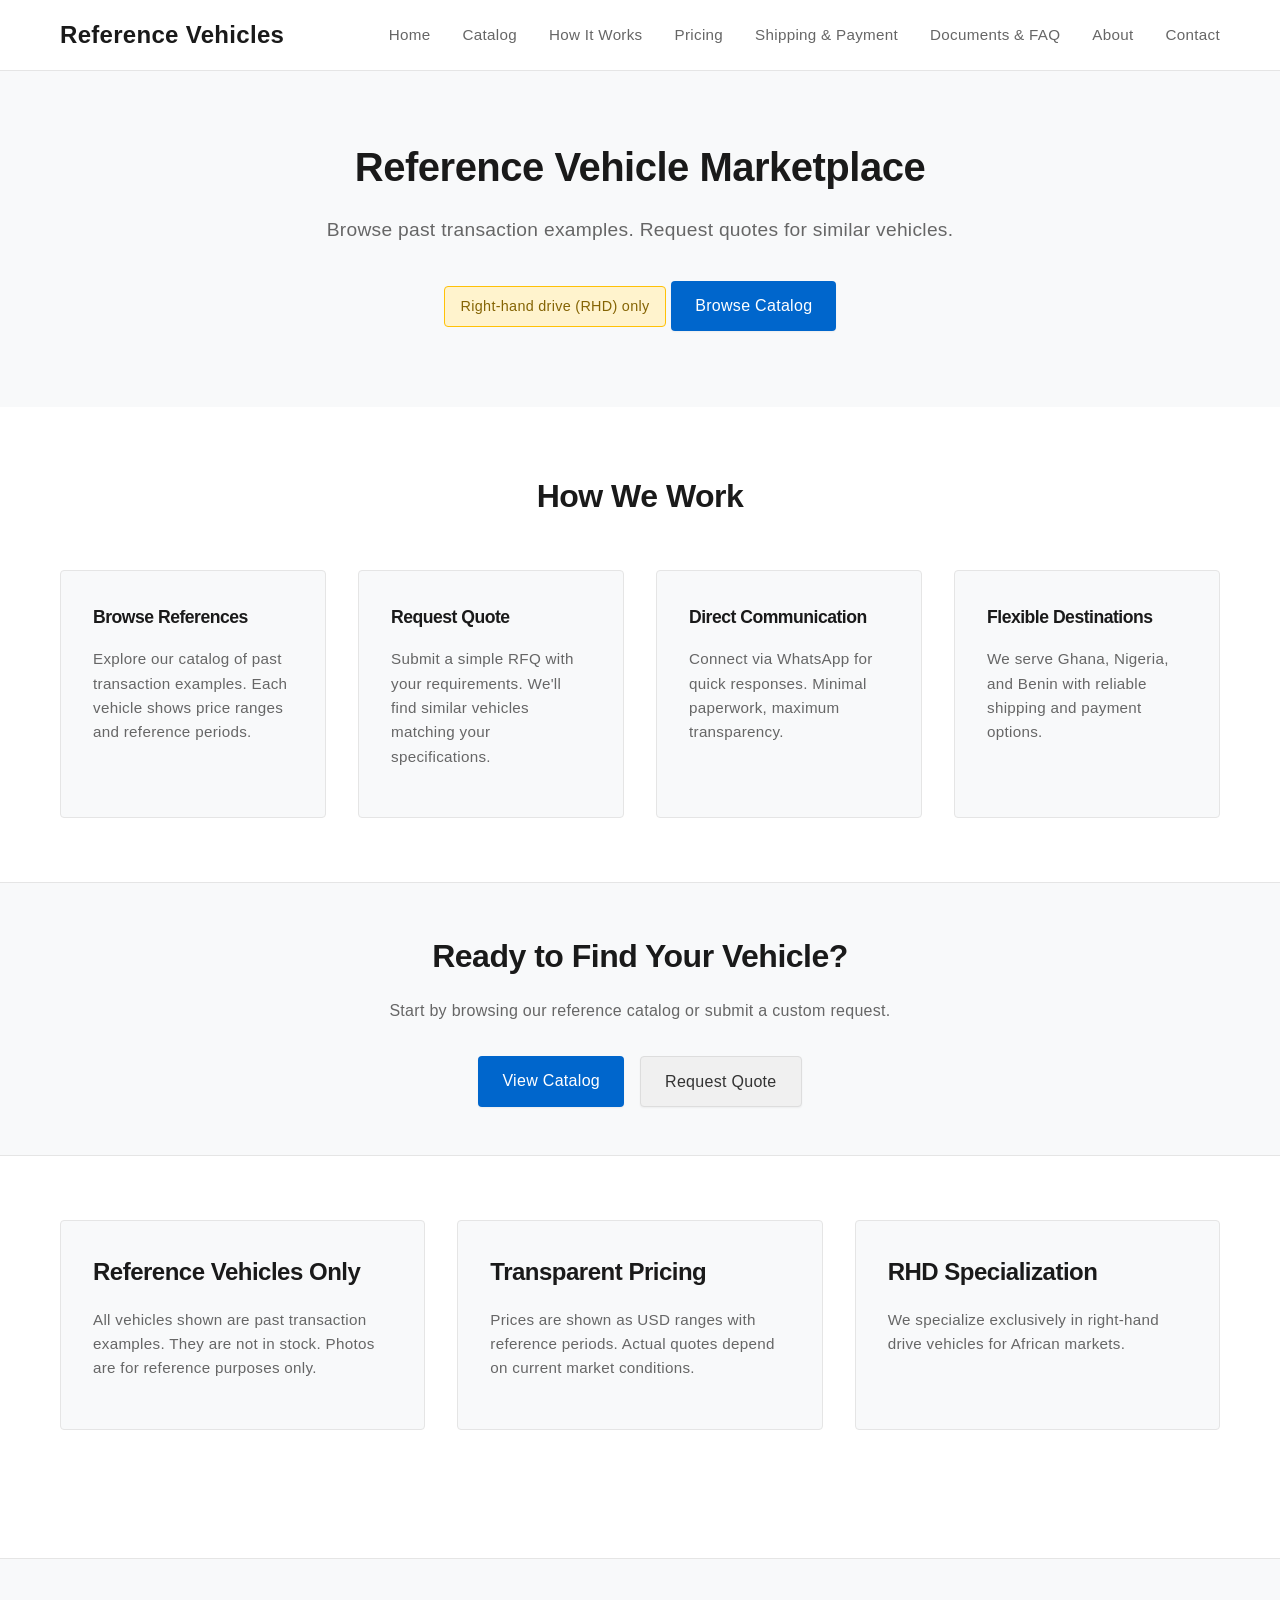
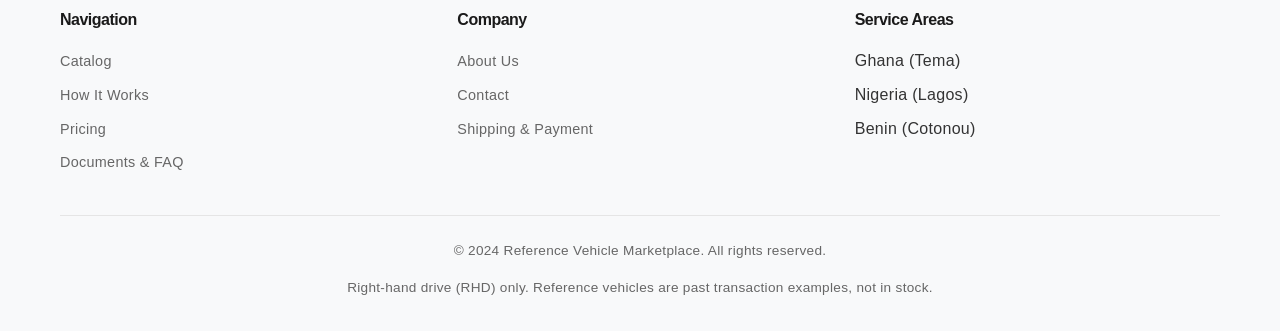
==== index.html @ 440b5043 "Initial commit" ====
<!DOCTYPE html>
<html lang="en">
<head>
  <meta charset="UTF-8">
  <meta name="viewport" content="width=device-width, initial-scale=1.0">
  <meta name="description" content="Reference vehicle marketplace. Browse past transaction examples and request quotes for similar vehicles.">
  <title>Reference Vehicle Marketplace</title>
  <link rel="stylesheet" href="css/style.css">
  <link rel="stylesheet" href="css/blocksy-inspired.css">
  <link rel="stylesheet" href="css/responsive.css">
</head>
<body>
  <header class="site-header">
    <nav class="navbar">
      <div class="container">
        <div class="navbar-brand">
          <a href="index.html" class="logo">Reference Vehicles</a>
        </div>
        <ul class="navbar-menu">
          <li><a href="index.html">Home</a></li>
          <li><a href="catalog.html">Catalog</a></li>
          <li><a href="how-it-works.html">How It Works</a></li>
          <li><a href="pricing.html">Pricing</a></li>
          <li><a href="shipping-payment.html">Shipping & Payment</a></li>
          <li><a href="documents-faq.html">Documents & FAQ</a></li>
          <li><a href="about.html">About</a></li>
          <li><a href="contact.html">Contact</a></li>
        </ul>
      </div>
    </nav>
  </header>

  <main>
    <section class="hero">
      <div class="container">
        <div class="hero-content">
          <h1>Reference Vehicle Marketplace</h1>
          <p class="hero-subtitle">Browse past transaction examples. Request quotes for similar vehicles.</p>
          <p class="disclaimer-badge">Right-hand drive (RHD) only</p>
          <a href="catalog.html" class="btn btn-primary">Browse Catalog</a>
        </div>
      </div>
    </section>

    <section class="features">
      <div class="container">
        <h2>How We Work</h2>
        <div class="features-grid">
          <div class="feature-card">
            <h3>Browse References</h3>
            <p>Explore our catalog of past transaction examples. Each vehicle shows price ranges and reference periods.</p>
          </div>
          <div class="feature-card">
            <h3>Request Quote</h3>
            <p>Submit a simple RFQ with your requirements. We'll find similar vehicles matching your specifications.</p>
          </div>
          <div class="feature-card">
            <h3>Direct Communication</h3>
            <p>Connect via WhatsApp for quick responses. Minimal paperwork, maximum transparency.</p>
          </div>
          <div class="feature-card">
            <h3>Flexible Destinations</h3>
            <p>We serve Ghana, Nigeria, and Benin with reliable shipping and payment options.</p>
          </div>
        </div>
      </div>
    </section>

    <section class="cta-section">
      <div class="container">
        <h2>Ready to Find Your Vehicle?</h2>
        <p>Start by browsing our reference catalog or submit a custom request.</p>
        <div class="cta-buttons">
          <a href="catalog.html" class="btn btn-primary">View Catalog</a>
          <a href="rfq.html" class="btn btn-secondary">Request Quote</a>
        </div>
      </div>
    </section>

    <section class="info-section">
      <div class="container">
        <div class="info-grid">
          <div class="info-box">
            <h3>Reference Vehicles Only</h3>
            <p>All vehicles shown are past transaction examples. They are not in stock. Photos are for reference purposes only.</p>
          </div>
          <div class="info-box">
            <h3>Transparent Pricing</h3>
            <p>Prices are shown as USD ranges with reference periods. Actual quotes depend on current market conditions.</p>
          </div>
          <div class="info-box">
            <h3>RHD Specialization</h3>
            <p>We specialize exclusively in right-hand drive vehicles for African markets.</p>
          </div>
        </div>
      </div>
    </section>
  </main>

  <footer class="site-footer">
    <div class="container">
      <div class="footer-content">
        <div class="footer-section">
          <h4>Navigation</h4>
          <ul>
            <li><a href="catalog.html">Catalog</a></li>
            <li><a href="how-it-works.html">How It Works</a></li>
            <li><a href="pricing.html">Pricing</a></li>
            <li><a href="documents-faq.html">Documents & FAQ</a></li>
          </ul>
        </div>
        <div class="footer-section">
          <h4>Company</h4>
          <ul>
            <li><a href="about.html">About Us</a></li>
            <li><a href="contact.html">Contact</a></li>
            <li><a href="shipping-payment.html">Shipping & Payment</a></li>
          </ul>
        </div>
        <div class="footer-section">
          <h4>Service Areas</h4>
          <ul>
            <li>Ghana (Tema)</li>
            <li>Nigeria (Lagos)</li>
            <li>Benin (Cotonou)</li>
          </ul>
        </div>
      </div>
      <div class="footer-bottom">
        <p>&copy; 2024 Reference Vehicle Marketplace. All rights reserved.</p>
        <p class="disclaimer-footer">Right-hand drive (RHD) only. Reference vehicles are past transaction examples, not in stock.</p>
      </div>
    </div>
  </footer>

  <script src="js/main.js"></script>
</body>
</html>
---- css/style.css ----
/* Reset */
* {
  margin: 0;
  padding: 0;
  box-sizing: border-box;
}

html {
  font-size: 16px;
  scroll-behavior: smooth;
}

body {
  font-family: -apple-system, BlinkMacSystemFont, 'Segoe UI', Roboto, sans-serif;
  line-height: 1.6;
  color: #333;
  background-color: #fff;
}

h1, h2, h3, h4, h5, h6 {
  font-weight: 600;
  margin-bottom: 1rem;
  color: #1a1a1a;
}

h1 { font-size: 2.5rem; }
h2 { font-size: 2rem; }
h3 { font-size: 1.5rem; }

p { margin-bottom: 1rem; }

a {
  color: #0066cc;
  text-decoration: none;
  transition: color 0.3s ease;
}

a:hover {
  color: #0052a3;
}

/* Container */
.container {
  max-width: 1200px;
  margin: 0 auto;
  padding: 0 20px;
}

/* Header */
.site-header {
  background-color: #fff;
  border-bottom: 1px solid #e5e5e5;
  position: sticky;
  top: 0;
  z-index: 100;
}

.navbar {
  padding: 1rem 0;
}

.navbar .container {
  display: flex;
  justify-content: space-between;
  align-items: center;
}

.navbar-brand {
  flex-shrink: 0;
}

.logo {
  font-size: 1.5rem;
  font-weight: 700;
  color: #1a1a1a;
}

.navbar-menu {
  display: flex;
  list-style: none;
  gap: 2rem;
}

.navbar-menu a {
  color: #666;
  font-size: 0.95rem;
}

/* Buttons */
.btn {
  display: inline-block;
  padding: 0.75rem 1.5rem;
  border: none;
  border-radius: 4px;
  font-size: 1rem;
  font-weight: 500;
  cursor: pointer;
  transition: all 0.3s ease;
}

.btn-primary {
  background-color: #0066cc;
  color: #fff;
}

.btn-primary:hover {
  background-color: #0052a3;
}

.btn-secondary {
  background-color: #f0f0f0;
  color: #333;
  border: 1px solid #ddd;
}

.btn-secondary:hover {
  background-color: #e5e5e5;
}

.btn-block {
  display: block;
  width: 100%;
  margin-bottom: 0.5rem;
}

/* Sections */
section {
  padding: 3rem 0;
}

.hero {
  padding: 4rem 0;
  text-align: center;
  background-color: #f8f9fa;
}

.hero-content h1 {
  margin-bottom: 1rem;
}

.hero-subtitle {
  font-size: 1.2rem;
  color: #666;
  margin-bottom: 1.5rem;
}

.disclaimer-badge {
  display: inline-block;
  padding: 0.5rem 1rem;
  background-color: #fff3cd;
  border: 1px solid #ffc107;
  border-radius: 4px;
  color: #856404;
  font-size: 0.9rem;
  margin: 1rem 0;
}

.page-header {
  padding: 3rem 0;
  background-color: #f8f9fa;
  border-bottom: 1px solid #e5e5e5;
}

.page-header h1 {
  margin-bottom: 0.5rem;
}

.page-header p {
  color: #666;
  font-size: 1.1rem;
}

/* Feature Grid */
.features {
  padding: 4rem 0;
}

.features h2 {
  text-align: center;
  margin-bottom: 3rem;
}

.features-grid {
  display: grid;
  grid-template-columns: repeat(4, 1fr);
  gap: 2rem;
}

.feature-card {
  padding: 2rem;
  background-color: #f8f9fa;
  border-radius: 4px;
  transition: transform 0.3s ease;
}

.feature-card:hover {
  transform: translateY(-2px);
}

.feature-card h3 {
  margin-bottom: 1rem;
  font-size: 1.1rem;
}

.feature-card p {
  color: #666;
  font-size: 0.95rem;
}

/* CTA Section */
.cta-section {
  padding: 3rem 0;
  text-align: center;
  background-color: #f8f9fa;
  border-top: 1px solid #e5e5e5;
  border-bottom: 1px solid #e5e5e5;
}

.cta-section h2 {
  margin-bottom: 1rem;
}

.cta-section p {
  color: #666;
  margin-bottom: 2rem;
}

.cta-buttons {
  display: flex;
  gap: 1rem;
  justify-content: center;
}

/* Info Grid */
.info-section {
  padding: 4rem 0;
}

.info-grid {
  display: grid;
  grid-template-columns: repeat(3, 1fr);
  gap: 2rem;
}

.info-box {
  padding: 2rem;
  background-color: #f8f9fa;
  border-radius: 4px;
}

.info-box h3 {
  margin-bottom: 1rem;
}

.info-box p {
  color: #666;
  font-size: 0.95rem;
}

/* Catalog Layout */
.catalog-layout {
  display: grid;
  grid-template-columns: 250px 1fr;
  gap: 2rem;
}

.catalog-sidebar {
  background-color: #f8f9fa;
  padding: 1.5rem;
  border-radius: 4px;
}

.filter-group h3 {
  font-size: 1rem;
  margin-bottom: 1.5rem;
}

.filter-item {
  margin-bottom: 1.5rem;
}

.filter-item label {
  display: block;
  margin-bottom: 0.5rem;
  font-weight: 500;
}

.filter-select,
.filter-input {
  width: 100%;
  padding: 0.6rem;
  border: 1px solid #ddd;
  border-radius: 4px;
  font-size: 0.9rem;
}

.catalog-main {
  flex: 1;
}

.results-info {
  display: flex;
  justify-content: space-between;
  margin-bottom: 2rem;
  padding-bottom: 1rem;
  border-bottom: 1px solid #e5e5e5;
}

/* Vehicle Grid */
.vehicle-grid {
  display: grid;
  grid-template-columns: repeat(auto-fill, minmax(280px, 1fr));
  gap: 1.5rem;
  margin-bottom: 2rem;
}

.vehicle-card {
  background-color: white;
  border: 1px solid #e5e5e5;
  border-radius: 4px;
  overflow: hidden;
  transition: all 0.3s ease;
}

.vehicle-card:hover {
  border-color: #0066cc;
  box-shadow: 0 4px 8px rgba(0, 0, 0, 0.1);
}

.vehicle-image {
  position: relative;
  width: 100%;
  padding-bottom: 66.67%;
  overflow: hidden;
  background-color: #f8f9fa;
}

.vehicle-image img {
  position: absolute;
  top: 0;
  left: 0;
  width: 100%;
  height: 100%;
  object-fit: cover;
}

.badge {
  display: inline-block;
  padding: 0.25rem 0.75rem;
  background-color: #f0f0f0;
  border: 1px solid #ddd;
  border-radius: 3px;
  font-size: 0.75rem;
  font-weight: 600;
  position: absolute;
  top: 10px;
  right: 10px;
}

.vehicle-info {
  padding: 1.5rem;
}

.vehicle-info h3 {
  font-size: 1.1rem;
  margin-bottom: 1rem;
}

.vehicle-specs p {
  font-size: 0.9rem;
  color: #666;
  margin-bottom: 0.5rem;
}

.vehicle-price {
  margin-top: 1rem;
  padding-top: 1rem;
  border-top: 1px solid #e5e5e5;
}

.price-range {
  font-size: 1.1rem;
  font-weight: 600;
  color: #0066cc;
}

.price-period {
  font-size: 0.85rem;
  color: #999;
}

/* Footer */
.site-footer {
  background-color: #f8f9fa;
  border-top: 1px solid #e5e5e5;
  padding: 3rem 0 1rem;
  margin-top: 4rem;
}

.footer-content {
  display: grid;
  grid-template-columns: repeat(3, 1fr);
  gap: 2rem;
  margin-bottom: 2rem;
}

.footer-section h4 {
  margin-bottom: 1rem;
  font-size: 1rem;
}

.footer-section ul {
  list-style: none;
}

.footer-section li {
  margin-bottom: 0.5rem;
}

.footer-section a {
  color: #666;
  font-size: 0.9rem;
}

.footer-bottom {
  border-top: 1px solid #e5e5e5;
  padding-top: 1.5rem;
  text-align: center;
  color: #666;
  font-size: 0.85rem;
}

.disclaimer-footer {
  margin-top: 1rem;
}

/* Forms */
form {
  max-width: 600px;
}

fieldset {
  border: none;
  padding: 1.5rem 0;
  border-bottom: 1px solid #e5e5e5;
}

legend {
  font-size: 1.1rem;
  font-weight: 600;
  margin-bottom: 1rem;
}

.form-group {
  margin-bottom: 1.5rem;
}

.form-row {
  display: grid;
  grid-template-columns: 1fr 1fr;
  gap: 1rem;
}

label {
  display: block;
  margin-bottom: 0.5rem;
  font-weight: 500;
}

input[type="text"],
input[type="email"],
input[type="tel"],
input[type="number"],
select,
textarea {
  width: 100%;
  padding: 0.75rem;
  border: 1px solid #ddd;
  border-radius: 4px;
  font-size: 1rem;
}

input[type="text"]:focus,
input[type="email"]:focus,
input[type="tel"]:focus,
input[type="number"]:focus,
select:focus,
textarea:focus {
  outline: none;
  border-color: #0066cc;
  box-shadow: 0 0 0 3px rgba(0, 102, 204, 0.1);
}

small {
  display: block;
  margin-top: 0.25rem;
  color: #666;
  font-size: 0.85rem;
}

/* Vehicle Detail */
.vehicle-detail-layout {
  display: grid;
  grid-template-columns: 1fr 1fr;
  gap: 3rem;
}

.vehicle-gallery {
  display: flex;
  flex-direction: column;
}

.main-image {
  position: relative;
  width: 100%;
  padding-bottom: 75%;
  overflow: hidden;
  background-color: #f8f9fa;
  border-radius: 4px;
  margin-bottom: 1rem;
}

.main-image img {
  position: absolute;
  top: 0;
  left: 0;
  width: 100%;
  height: 100%;
  object-fit: cover;
}

.disclaimer-box {
  background-color: #f8f9fa;
  border-left: 4px solid #ffc107;
  padding: 1.5rem;
  margin: 1.5rem 0;
  border-radius: 4px;
}

.price-section {
  background-color: #f8f9fa;
  padding: 1.5rem;
  border-radius: 4px;
  margin: 1.5rem 0;
}

.price-label {
  display: block;
  font-size: 0.85rem;
  color: #666;
  margin-bottom: 0.5rem;
}

.price-value {
  display: block;
  font-size: 1.5rem;
  font-weight: 600;
  color: #0066cc;
}

.spec-table {
  width: 100%;
  border-collapse: collapse;
  margin: 1rem 0;
}

.spec-table tr {
  border-bottom: 1px solid #e5e5e5;
}

.spec-label {
  font-weight: 500;
  color: #666;
  width: 40%;
  padding: 0.75rem 0;
}

.spec-value {
  color: #1a1a1a;
  padding: 0.75rem 0;
}

/* Pagination */
.pagination {
  display: flex;
  justify-content: center;
  gap: 0.5rem;
  margin-top: 2rem;
}

.pagination-btn {
  padding: 0.5rem 1rem;
  border: 1px solid #ddd;
  background-color: white;
  border-radius: 4px;
  cursor: pointer;
}

.pagination-btn:hover {
  background-color: #f8f9fa;
}

.pagination-current {
  padding: 0.5rem 1rem;
  background-color: #0066cc;
  color: white;
  border-radius: 4px;
  font-weight: 600;
}

/* Responsive */
@media (max-width: 768px) {
  .navbar-menu {
    gap: 1rem;
  }

  .features-grid,
  .info-grid,
  .footer-content {
    grid-template-columns: 1fr;
  }

  .catalog-layout {
    grid-template-columns: 1fr;
  }

  .vehicle-detail-layout {
    grid-template-columns: 1fr;
  }

  .form-row {
    grid-template-columns: 1fr;
  }

  h1 { font-size: 1.8rem; }
  h2 { font-size: 1.4rem; }
}

@media (max-width: 480px) {
  html { font-size: 14px; }

  .container {
    padding: 0 12px;
  }

  .navbar .container {
    flex-direction: column;
  }

  .navbar-menu {
    flex-wrap: wrap;
    justify-content: center;
  }

  h1 { font-size: 1.4rem; }
  h2 { font-size: 1.1rem; }

  .cta-buttons {
    flex-direction: column;
  }

  .btn {
    width: 100%;
  }
}
---- css/blocksy-inspired.css ----
/* Blocksy Theme Aesthetic - Minimal Design */

:root {
  --color-primary: #0066cc;
  --color-text-primary: #1a1a1a;
  --color-text-secondary: #666;
  --color-bg-light: #f8f9fa;
  --color-border: #e5e5e5;
}

/* Typography */
body {
  letter-spacing: 0.3px;
}

h1, h2, h3, h4, h5, h6 {
  letter-spacing: -0.5px;
}

/* Minimal buttons */
.btn {
  letter-spacing: 0.3px;
  box-shadow: 0 1px 2px rgba(0, 0, 0, 0.05);
}

.btn-primary:hover {
  box-shadow: 0 2px 4px rgba(0, 0, 0, 0.08);
  transform: translateY(-1px);
}

/* Micro interactions */
a {
  transition: color 0.3s ease;
}

button {
  transition: all 0.3s ease;
}

input, select, textarea {
  transition: border-color 0.3s ease, box-shadow 0.3s ease;
}

/* Grid-based layout */
.features-grid,
.info-grid,
.vehicle-grid {
  grid-auto-rows: minmax(auto, max-content);
}

/* Whitespace */
section {
  padding: 3rem 0;
}

/* Card design */
.feature-card,
.info-box,
.vehicle-card {
  border: 1px solid var(--color-border);
}

.feature-card:hover,
.vehicle-card:hover {
  border-color: var(--color-primary);
}

/* Focus states */
:focus-visible {
  outline: 2px solid var(--color-primary);
  outline-offset: 2px;
}

/* Smooth scroll */
html {
  scroll-behavior: smooth;
}
---- css/responsive.css ----
/* Already included in style.css above - no separate file needed */
/* If you want a separate file, just create an empty file */
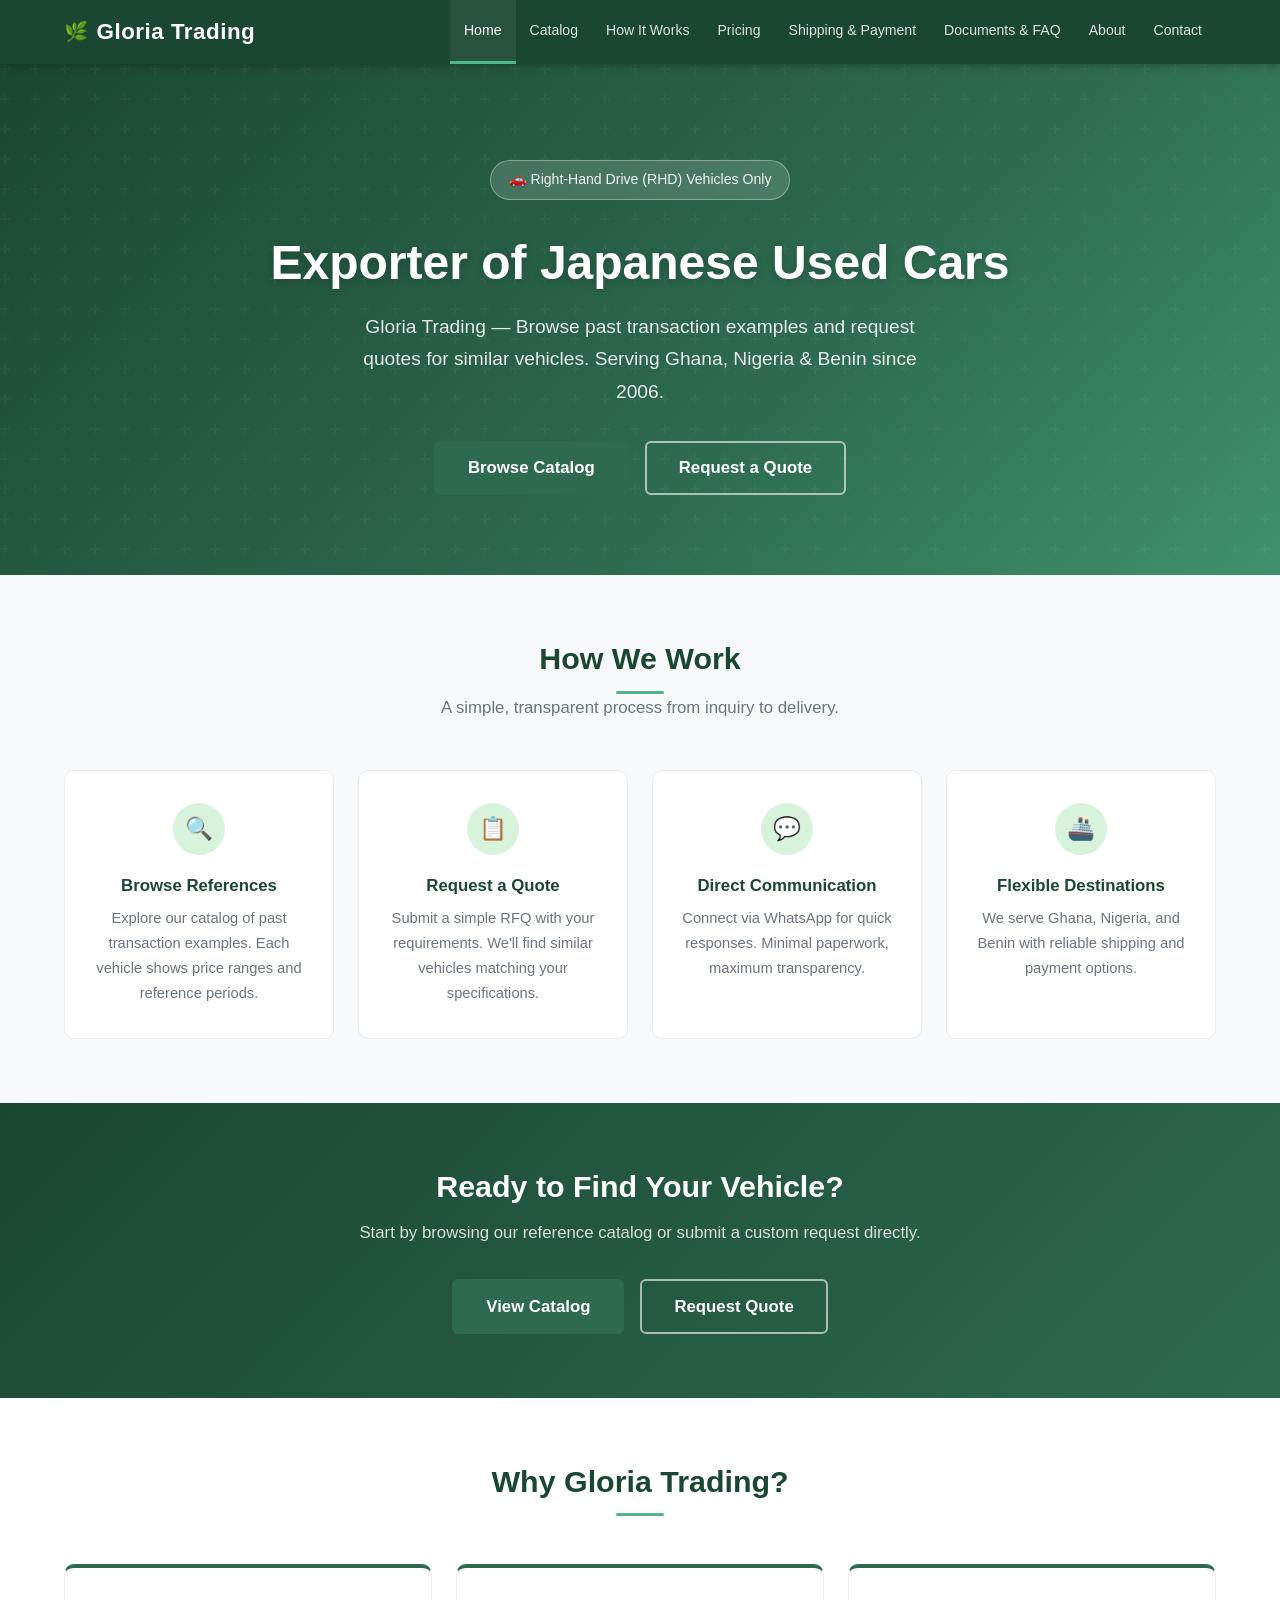
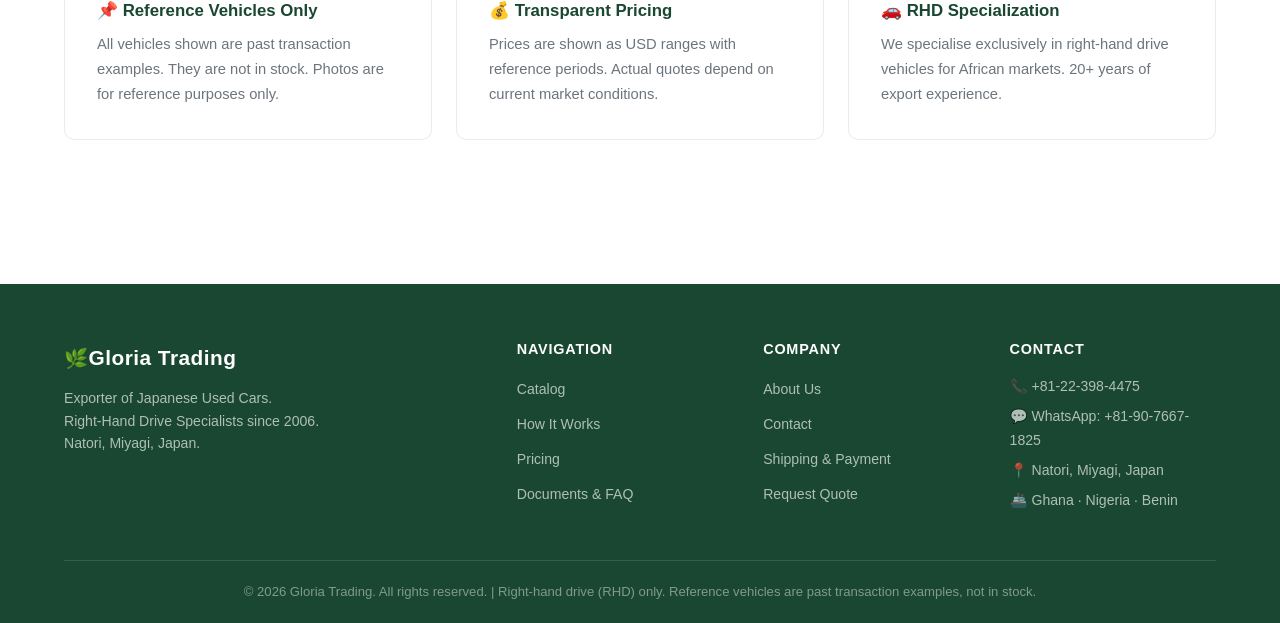
==== commit c8b9b9a4: "初期設定" ====
--- a/index.html
+++ b/index.html
@@ -3,26 +3,29 @@
 <head>
   <meta charset="UTF-8">
   <meta name="viewport" content="width=device-width, initial-scale=1.0">
-  <meta name="description" content="Reference vehicle marketplace. Browse past transaction examples and request quotes for similar vehicles.">
-  <title>Reference Vehicle Marketplace</title>
+  <meta name="description" content="Gloria Trading — Exporter of Japanese Used Cars. Browse past transaction examples and request quotes for right-hand drive vehicles.">
+  <title>Gloria Trading — Exporter of Japanese Used Cars</title>
   <link rel="stylesheet" href="css/style.css">
-  <link rel="stylesheet" href="css/blocksy-inspired.css">
-  <link rel="stylesheet" href="css/responsive.css">
 </head>
 <body>
+
+  <!-- ===== HEADER ===== -->
   <header class="site-header">
     <nav class="navbar">
       <div class="container">
         <div class="navbar-brand">
-          <a href="index.html" class="logo">Reference Vehicles</a>
+          <a href="index.html" class="logo">Gloria Trading</a>
         </div>
-        <ul class="navbar-menu">
-          <li><a href="index.html">Home</a></li>
+        <button class="navbar-toggle" id="navToggle" aria-label="Menu">
+          <span></span><span></span><span></span>
+        </button>
+        <ul class="navbar-menu" id="navMenu">
+          <li><a href="index.html" class="active">Home</a></li>
           <li><a href="catalog.html">Catalog</a></li>
           <li><a href="how-it-works.html">How It Works</a></li>
           <li><a href="pricing.html">Pricing</a></li>
-          <li><a href="shipping-payment.html">Shipping & Payment</a></li>
-          <li><a href="documents-faq.html">Documents & FAQ</a></li>
+          <li><a href="shipping-payment.html">Shipping &amp; Payment</a></li>
+          <li><a href="documents-faq.html">Documents &amp; FAQ</a></li>
           <li><a href="about.html">About</a></li>
           <li><a href="contact.html">Contact</a></li>
         </ul>
@@ -31,34 +34,48 @@
   </header>
 
   <main>
+
+    <!-- ===== HERO ===== -->
     <section class="hero">
       <div class="container">
         <div class="hero-content">
-          <h1>Reference Vehicle Marketplace</h1>
-          <p class="hero-subtitle">Browse past transaction examples. Request quotes for similar vehicles.</p>
-          <p class="disclaimer-badge">Right-hand drive (RHD) only</p>
-          <a href="catalog.html" class="btn btn-primary">Browse Catalog</a>
+          <p class="disclaimer-badge">🚗 Right-Hand Drive (RHD) Vehicles Only</p>
+          <h1>Exporter of Japanese Used Cars</h1>
+          <p class="hero-subtitle">Gloria Trading — Browse past transaction examples and request quotes for similar vehicles. Serving Ghana, Nigeria &amp; Benin since 2006.</p>
+          <div class="hero-actions">
+            <a href="catalog.html" class="btn btn-primary btn-lg">Browse Catalog</a>
+            <a href="rfq.html" class="btn btn-outline btn-lg">Request a Quote</a>
+          </div>
         </div>
       </div>
     </section>
 
+    <!-- ===== HOW WE WORK ===== -->
     <section class="features">
       <div class="container">
-        <h2>How We Work</h2>
+        <div class="section-title">
+          <h2>How We Work</h2>
+          <div class="section-divider"></div>
+          <p>A simple, transparent process from inquiry to delivery.</p>
+        </div>
         <div class="features-grid">
           <div class="feature-card">
+            <div class="feature-icon">🔍</div>
             <h3>Browse References</h3>
             <p>Explore our catalog of past transaction examples. Each vehicle shows price ranges and reference periods.</p>
           </div>
           <div class="feature-card">
-            <h3>Request Quote</h3>
+            <div class="feature-icon">📋</div>
+            <h3>Request a Quote</h3>
             <p>Submit a simple RFQ with your requirements. We'll find similar vehicles matching your specifications.</p>
           </div>
           <div class="feature-card">
+            <div class="feature-icon">💬</div>
             <h3>Direct Communication</h3>
             <p>Connect via WhatsApp for quick responses. Minimal paperwork, maximum transparency.</p>
           </div>
           <div class="feature-card">
+            <div class="feature-icon">🚢</div>
             <h3>Flexible Destinations</h3>
             <p>We serve Ghana, Nigeria, and Benin with reliable shipping and payment options.</p>
           </div>
@@ -66,47 +83,59 @@
       </div>
     </section>
 
+    <!-- ===== CTA ===== -->
     <section class="cta-section">
       <div class="container">
         <h2>Ready to Find Your Vehicle?</h2>
-        <p>Start by browsing our reference catalog or submit a custom request.</p>
+        <p>Start by browsing our reference catalog or submit a custom request directly.</p>
         <div class="cta-buttons">
-          <a href="catalog.html" class="btn btn-primary">View Catalog</a>
-          <a href="rfq.html" class="btn btn-secondary">Request Quote</a>
+          <a href="catalog.html" class="btn btn-primary btn-lg">View Catalog</a>
+          <a href="rfq.html" class="btn btn-outline btn-lg">Request Quote</a>
         </div>
       </div>
     </section>
 
+    <!-- ===== INFO ===== -->
     <section class="info-section">
       <div class="container">
+        <div class="section-title">
+          <h2>Why Gloria Trading?</h2>
+          <div class="section-divider"></div>
+        </div>
         <div class="info-grid">
           <div class="info-box">
-            <h3>Reference Vehicles Only</h3>
+            <h3>📌 Reference Vehicles Only</h3>
             <p>All vehicles shown are past transaction examples. They are not in stock. Photos are for reference purposes only.</p>
           </div>
           <div class="info-box">
-            <h3>Transparent Pricing</h3>
+            <h3>💰 Transparent Pricing</h3>
             <p>Prices are shown as USD ranges with reference periods. Actual quotes depend on current market conditions.</p>
           </div>
           <div class="info-box">
-            <h3>RHD Specialization</h3>
-            <p>We specialize exclusively in right-hand drive vehicles for African markets.</p>
+            <h3>🚗 RHD Specialization</h3>
+            <p>We specialise exclusively in right-hand drive vehicles for African markets. 20+ years of export experience.</p>
           </div>
         </div>
       </div>
     </section>
+
   </main>
 
+  <!-- ===== FOOTER ===== -->
   <footer class="site-footer">
     <div class="container">
       <div class="footer-content">
+        <div class="footer-brand">
+          <a href="index.html" class="logo">Gloria Trading</a>
+          <p>Exporter of Japanese Used Cars.<br>Right-Hand Drive Specialists since 2006.<br>Natori, Miyagi, Japan.</p>
+        </div>
         <div class="footer-section">
           <h4>Navigation</h4>
           <ul>
             <li><a href="catalog.html">Catalog</a></li>
             <li><a href="how-it-works.html">How It Works</a></li>
             <li><a href="pricing.html">Pricing</a></li>
-            <li><a href="documents-faq.html">Documents & FAQ</a></li>
+            <li><a href="documents-faq.html">Documents &amp; FAQ</a></li>
           </ul>
         </div>
         <div class="footer-section">
@@ -114,25 +143,30 @@
           <ul>
             <li><a href="about.html">About Us</a></li>
             <li><a href="contact.html">Contact</a></li>
-            <li><a href="shipping-payment.html">Shipping & Payment</a></li>
+            <li><a href="shipping-payment.html">Shipping &amp; Payment</a></li>
+            <li><a href="rfq.html">Request Quote</a></li>
           </ul>
         </div>
         <div class="footer-section">
-          <h4>Service Areas</h4>
-          <ul>
-            <li>Ghana (Tema)</li>
-            <li>Nigeria (Lagos)</li>
-            <li>Benin (Cotonou)</li>
-          </ul>
+          <h4>Contact</h4>
+          <p>📞 +81-22-398-4475</p>
+          <p>💬 WhatsApp: +81-90-7667-1825</p>
+          <p>📍 Natori, Miyagi, Japan</p>
+          <p>🚢 Ghana · Nigeria · Benin</p>
         </div>
       </div>
       <div class="footer-bottom">
-        <p>&copy; 2024 Reference Vehicle Marketplace. All rights reserved.</p>
-        <p class="disclaimer-footer">Right-hand drive (RHD) only. Reference vehicles are past transaction examples, not in stock.</p>
+        <p>&copy; 2026 Gloria Trading. All rights reserved. | Right-hand drive (RHD) only. Reference vehicles are past transaction examples, not in stock.</p>
       </div>
     </div>
   </footer>
 
+  <script>
+    // Mobile nav toggle
+    document.getElementById('navToggle').addEventListener('click', function() {
+      document.getElementById('navMenu').classList.toggle('open');
+    });
+  </script>
   <script src="js/main.js"></script>
 </body>
 </html>
--- a/css/style.css
+++ b/css/style.css
@@ -1,5 +1,35 @@
-/* Reset */
-* {
+/* ============================================================
+   Gloria Trading — Main Stylesheet
+   Theme: White + Deep Green / Simple & Clean
+   ============================================================ */
+
+/* ── CSS Variables ── */
+:root {
+  --green-dark:   #1a4731;
+  --green-mid:    #2d6a4f;
+  --green-light:  #52b788;
+  --green-pale:   #d8f3dc;
+  --green-accent: #40916c;
+  --white:        #ffffff;
+  --gray-100:     #f8f9fa;
+  --gray-200:     #e9ecef;
+  --gray-300:     #dee2e6;
+  --gray-500:     #adb5bd;
+  --gray-600:     #6c757d;
+  --gray-800:     #343a40;
+  --text-dark:    #1a1a1a;
+  --text-muted:   #6c757d;
+  --gold:         #c9a84c;
+  --shadow-sm:    0 1px 3px rgba(0,0,0,0.08);
+  --shadow-md:    0 4px 12px rgba(0,0,0,0.10);
+  --shadow-lg:    0 8px 24px rgba(0,0,0,0.12);
+  --radius:       6px;
+  --radius-lg:    10px;
+  --transition:   0.25s ease;
+}
+
+/* ── Reset ── */
+*, *::before, *::after {
   margin: 0;
   padding: 0;
   box-sizing: border-box;
@@ -11,320 +41,571 @@
 }
 
 body {
-  font-family: -apple-system, BlinkMacSystemFont, 'Segoe UI', Roboto, sans-serif;
-  line-height: 1.6;
-  color: #333;
-  background-color: #fff;
+  font-family: -apple-system, BlinkMacSystemFont, 'Segoe UI', Roboto, 'Helvetica Neue', sans-serif;
+  line-height: 1.7;
+  color: var(--text-dark);
+  background-color: var(--white);
 }
 
 h1, h2, h3, h4, h5, h6 {
-  font-weight: 600;
-  margin-bottom: 1rem;
-  color: #1a1a1a;
-}
-
-h1 { font-size: 2.5rem; }
-h2 { font-size: 2rem; }
-h3 { font-size: 1.5rem; }
-
-p { margin-bottom: 1rem; }
+  font-weight: 700;
+  line-height: 1.3;
+  margin-bottom: 0.75rem;
+  color: var(--text-dark);
+}
+
+h1 { font-size: 2.4rem; }
+h2 { font-size: 1.9rem; }
+h3 { font-size: 1.35rem; }
+h4 { font-size: 1.1rem; }
+
+p { margin-bottom: 1rem; color: var(--text-muted); }
+p:last-child { margin-bottom: 0; }
 
 a {
-  color: #0066cc;
+  color: var(--green-mid);
   text-decoration: none;
-  transition: color 0.3s ease;
-}
-
-a:hover {
-  color: #0052a3;
-}
-
-/* Container */
+  transition: color var(--transition);
+}
+a:hover { color: var(--green-dark); }
+
+ul, ol { padding-left: 1.5rem; }
+li { margin-bottom: 0.4rem; }
+
+img { max-width: 100%; height: auto; display: block; }
+
+/* ── Container ── */
 .container {
   max-width: 1200px;
   margin: 0 auto;
-  padding: 0 20px;
-}
-
-/* Header */
+  padding: 0 24px;
+}
+
+/* ============================================================
+   NAVIGATION
+   ============================================================ */
 .site-header {
-  background-color: #fff;
-  border-bottom: 1px solid #e5e5e5;
+  background-color: var(--green-dark);
   position: sticky;
   top: 0;
-  z-index: 100;
+  z-index: 1000;
+  box-shadow: 0 2px 8px rgba(0,0,0,0.25);
 }
 
 .navbar {
-  padding: 1rem 0;
+  padding: 0;
 }
 
 .navbar .container {
   display: flex;
   justify-content: space-between;
   align-items: center;
-}
-
-.navbar-brand {
-  flex-shrink: 0;
-}
+  height: 64px;
+}
+
+/* Logo */
+.navbar-brand { flex-shrink: 0; }
 
 .logo {
-  font-size: 1.5rem;
-  font-weight: 700;
-  color: #1a1a1a;
-}
-
+  font-size: 1.4rem;
+  font-weight: 800;
+  color: var(--white);
+  letter-spacing: 0.5px;
+  display: flex;
+  align-items: center;
+  gap: 8px;
+}
+
+.logo::before {
+  content: "🌿";
+  font-size: 1.2rem;
+}
+
+/* Nav links */
 .navbar-menu {
   display: flex;
   list-style: none;
-  gap: 2rem;
+  gap: 0;
+  margin: 0;
+  padding: 0;
+  height: 64px;
+  align-items: stretch;
+}
+
+.navbar-menu li {
+  margin: 0;
+  display: flex;
+  align-items: stretch;
 }
 
 .navbar-menu a {
-  color: #666;
-  font-size: 0.95rem;
-}
-
-/* Buttons */
+  color: rgba(255,255,255,0.85);
+  font-size: 0.88rem;
+  font-weight: 500;
+  padding: 0 14px;
+  display: flex;
+  align-items: center;
+  border-bottom: 3px solid transparent;
+  transition: all var(--transition);
+  white-space: nowrap;
+}
+
+.navbar-menu a:hover,
+.navbar-menu a.active {
+  color: var(--white);
+  border-bottom-color: var(--green-light);
+  background-color: rgba(255,255,255,0.06);
+}
+
+/* Mobile hamburger */
+.navbar-toggle {
+  display: none;
+  background: none;
+  border: none;
+  cursor: pointer;
+  padding: 8px;
+  flex-direction: column;
+  gap: 5px;
+}
+
+.navbar-toggle span {
+  display: block;
+  width: 24px;
+  height: 2px;
+  background-color: var(--white);
+  border-radius: 2px;
+  transition: all var(--transition);
+}
+
+/* ============================================================
+   BUTTONS
+   ============================================================ */
 .btn {
   display: inline-block;
-  padding: 0.75rem 1.5rem;
-  border: none;
-  border-radius: 4px;
-  font-size: 1rem;
-  font-weight: 500;
+  padding: 0.65rem 1.5rem;
+  border: 2px solid transparent;
+  border-radius: var(--radius);
+  font-size: 0.95rem;
+  font-weight: 600;
   cursor: pointer;
-  transition: all 0.3s ease;
+  transition: all var(--transition);
+  text-align: center;
+  line-height: 1.4;
 }
 
 .btn-primary {
-  background-color: #0066cc;
-  color: #fff;
-}
-
+  background-color: var(--green-mid);
+  color: var(--white);
+  border-color: var(--green-mid);
+}
 .btn-primary:hover {
-  background-color: #0052a3;
+  background-color: var(--green-dark);
+  border-color: var(--green-dark);
+  color: var(--white);
+  box-shadow: var(--shadow-md);
+  transform: translateY(-1px);
 }
 
 .btn-secondary {
-  background-color: #f0f0f0;
-  color: #333;
-  border: 1px solid #ddd;
-}
-
+  background-color: var(--white);
+  color: var(--green-mid);
+  border-color: var(--green-mid);
+}
 .btn-secondary:hover {
-  background-color: #e5e5e5;
+  background-color: var(--green-pale);
+  color: var(--green-dark);
+}
+
+.btn-outline {
+  background-color: transparent;
+  color: var(--white);
+  border-color: rgba(255,255,255,0.6);
+}
+.btn-outline:hover {
+  background-color: rgba(255,255,255,0.12);
+  border-color: var(--white);
+  color: var(--white);
+}
+
+.btn-whatsapp {
+  background-color: #25D366;
+  color: var(--white);
+  border-color: #25D366;
+}
+.btn-whatsapp:hover {
+  background-color: #1da851;
+  border-color: #1da851;
+  color: var(--white);
 }
 
 .btn-block {
   display: block;
   width: 100%;
-  margin-bottom: 0.5rem;
-}
-
-/* Sections */
-section {
-  padding: 3rem 0;
-}
-
+}
+
+.btn-lg {
+  padding: 0.85rem 2rem;
+  font-size: 1.05rem;
+}
+
+.btn-sm {
+  padding: 0.4rem 1rem;
+  font-size: 0.85rem;
+}
+
+/* ============================================================
+   HERO SECTION
+   ============================================================ */
 .hero {
-  padding: 4rem 0;
+  background: linear-gradient(135deg, var(--green-dark) 0%, var(--green-mid) 60%, var(--green-accent) 100%);
+  padding: 6rem 0 5rem;
   text-align: center;
-  background-color: #f8f9fa;
+  position: relative;
+  overflow: hidden;
+}
+
+.hero::before {
+  content: "";
+  position: absolute;
+  inset: 0;
+  background: url("data:image/svg+xml,%3Csvg width='60' height='60' viewBox='0 0 60 60' xmlns='http://www.w3.org/2000/svg'%3E%3Cg fill='none' fill-rule='evenodd'%3E%3Cg fill='%23ffffff' fill-opacity='0.03'%3E%3Cpath d='M36 34v-4h-2v4h-4v2h4v4h2v-4h4v-2h-4zm0-30V0h-2v4h-4v2h4v4h2V6h4V4h-4zM6 34v-4H4v4H0v2h4v4h2v-4h4v-2H6zM6 4V0H4v4H0v2h4v4h2V6h4V4H6z'/%3E%3C/g%3E%3C/g%3E%3C/svg%3E");
+}
+
+.hero-content {
+  position: relative;
+  z-index: 1;
 }
 
 .hero-content h1 {
+  color: var(--white);
+  font-size: 3rem;
   margin-bottom: 1rem;
+  text-shadow: 0 2px 8px rgba(0,0,0,0.2);
 }
 
 .hero-subtitle {
   font-size: 1.2rem;
-  color: #666;
-  margin-bottom: 1.5rem;
+  color: rgba(255,255,255,0.88);
+  margin-bottom: 2rem;
+  max-width: 560px;
+  margin-left: auto;
+  margin-right: auto;
 }
 
 .disclaimer-badge {
   display: inline-block;
-  padding: 0.5rem 1rem;
-  background-color: #fff3cd;
-  border: 1px solid #ffc107;
-  border-radius: 4px;
-  color: #856404;
-  font-size: 0.9rem;
-  margin: 1rem 0;
-}
-
+  padding: 0.45rem 1.1rem;
+  background-color: rgba(255,255,255,0.15);
+  border: 1px solid rgba(255,255,255,0.35);
+  border-radius: 20px;
+  color: rgba(255,255,255,0.92);
+  font-size: 0.88rem;
+  margin-bottom: 2rem;
+  backdrop-filter: blur(4px);
+}
+
+.hero-actions {
+  display: flex;
+  gap: 1rem;
+  justify-content: center;
+  flex-wrap: wrap;
+  margin-top: 0.5rem;
+}
+
+/* ============================================================
+   PAGE HEADER (inner pages)
+   ============================================================ */
 .page-header {
-  padding: 3rem 0;
-  background-color: #f8f9fa;
-  border-bottom: 1px solid #e5e5e5;
+  background: linear-gradient(135deg, var(--green-dark) 0%, var(--green-mid) 100%);
+  padding: 3.5rem 0 3rem;
+  position: relative;
+  overflow: hidden;
+}
+
+.page-header::after {
+  content: "";
+  position: absolute;
+  bottom: 0;
+  left: 0;
+  right: 0;
+  height: 4px;
+  background: linear-gradient(90deg, var(--green-light), var(--gold), var(--green-light));
 }
 
 .page-header h1 {
+  color: var(--white);
   margin-bottom: 0.5rem;
+  font-size: 2.2rem;
 }
 
 .page-header p {
-  color: #666;
-  font-size: 1.1rem;
-}
-
-/* Feature Grid */
+  color: rgba(255,255,255,0.82);
+  font-size: 1.05rem;
+  margin: 0;
+}
+
+/* ============================================================
+   SECTIONS
+   ============================================================ */
+section { padding: 4rem 0; }
+
+.section-title {
+  text-align: center;
+  margin-bottom: 3rem;
+}
+
+.section-title h2 {
+  color: var(--green-dark);
+  margin-bottom: 0.5rem;
+}
+
+.section-title p {
+  color: var(--text-muted);
+  font-size: 1.05rem;
+  max-width: 560px;
+  margin: 0 auto;
+}
+
+.section-divider {
+  width: 48px;
+  height: 3px;
+  background: var(--green-light);
+  margin: 0.75rem auto 0;
+  border-radius: 2px;
+}
+
+/* ============================================================
+   FEATURE CARDS
+   ============================================================ */
 .features {
   padding: 4rem 0;
-}
-
-.features h2 {
-  text-align: center;
-  margin-bottom: 3rem;
+  background-color: var(--gray-100);
 }
 
 .features-grid {
   display: grid;
   grid-template-columns: repeat(4, 1fr);
-  gap: 2rem;
+  gap: 1.5rem;
 }
 
 .feature-card {
-  padding: 2rem;
-  background-color: #f8f9fa;
-  border-radius: 4px;
-  transition: transform 0.3s ease;
+  padding: 2rem 1.5rem;
+  background-color: var(--white);
+  border-radius: var(--radius-lg);
+  border: 1px solid var(--gray-200);
+  transition: all var(--transition);
+  text-align: center;
 }
 
 .feature-card:hover {
-  transform: translateY(-2px);
+  transform: translateY(-4px);
+  box-shadow: var(--shadow-md);
+  border-color: var(--green-light);
+}
+
+.feature-icon {
+  width: 52px;
+  height: 52px;
+  background-color: var(--green-pale);
+  border-radius: 50%;
+  display: flex;
+  align-items: center;
+  justify-content: center;
+  margin: 0 auto 1.2rem;
+  font-size: 1.4rem;
 }
 
 .feature-card h3 {
-  margin-bottom: 1rem;
-  font-size: 1.1rem;
+  font-size: 1.05rem;
+  color: var(--green-dark);
+  margin-bottom: 0.6rem;
 }
 
 .feature-card p {
-  color: #666;
-  font-size: 0.95rem;
-}
-
-/* CTA Section */
+  color: var(--text-muted);
+  font-size: 0.92rem;
+  margin: 0;
+}
+
+/* ============================================================
+   CTA SECTION
+   ============================================================ */
 .cta-section {
-  padding: 3rem 0;
+  padding: 4rem 0;
   text-align: center;
-  background-color: #f8f9fa;
-  border-top: 1px solid #e5e5e5;
-  border-bottom: 1px solid #e5e5e5;
+  background: linear-gradient(135deg, var(--green-dark) 0%, var(--green-mid) 100%);
 }
 
 .cta-section h2 {
-  margin-bottom: 1rem;
+  color: var(--white);
+  margin-bottom: 0.75rem;
 }
 
 .cta-section p {
-  color: #666;
+  color: rgba(255,255,255,0.82);
   margin-bottom: 2rem;
+  font-size: 1.05rem;
 }
 
 .cta-buttons {
   display: flex;
   gap: 1rem;
   justify-content: center;
-}
-
-/* Info Grid */
-.info-section {
-  padding: 4rem 0;
-}
+  flex-wrap: wrap;
+}
+
+/* ============================================================
+   INFO GRID
+   ============================================================ */
+.info-section { padding: 4rem 0; }
 
 .info-grid {
   display: grid;
   grid-template-columns: repeat(3, 1fr);
-  gap: 2rem;
+  gap: 1.5rem;
 }
 
 .info-box {
   padding: 2rem;
-  background-color: #f8f9fa;
-  border-radius: 4px;
-}
+  background-color: var(--white);
+  border-radius: var(--radius-lg);
+  border: 1px solid var(--gray-200);
+  border-top: 4px solid var(--green-mid);
+  transition: box-shadow var(--transition);
+}
+
+.info-box:hover { box-shadow: var(--shadow-md); }
 
 .info-box h3 {
-  margin-bottom: 1rem;
+  font-size: 1.05rem;
+  color: var(--green-dark);
+  margin-bottom: 0.6rem;
 }
 
 .info-box p {
-  color: #666;
-  font-size: 0.95rem;
-}
-
-/* Catalog Layout */
+  color: var(--text-muted);
+  font-size: 0.92rem;
+  margin: 0;
+}
+
+/* ============================================================
+   CATALOG LAYOUT
+   ============================================================ */
 .catalog-layout {
   display: grid;
-  grid-template-columns: 250px 1fr;
+  grid-template-columns: 240px 1fr;
   gap: 2rem;
+  align-items: start;
 }
 
 .catalog-sidebar {
-  background-color: #f8f9fa;
+  background-color: var(--white);
+  border: 1px solid var(--gray-200);
+  border-radius: var(--radius-lg);
   padding: 1.5rem;
-  border-radius: 4px;
+  position: sticky;
+  top: 80px;
 }
 
 .filter-group h3 {
-  font-size: 1rem;
-  margin-bottom: 1.5rem;
+  font-size: 0.95rem;
+  font-weight: 700;
+  color: var(--green-dark);
+  margin-bottom: 1.2rem;
+  padding-bottom: 0.6rem;
+  border-bottom: 2px solid var(--green-pale);
+  text-transform: uppercase;
+  letter-spacing: 0.5px;
 }
 
 .filter-item {
-  margin-bottom: 1.5rem;
+  margin-bottom: 1.2rem;
 }
 
 .filter-item label {
   display: block;
-  margin-bottom: 0.5rem;
-  font-weight: 500;
+  margin-bottom: 0.4rem;
+  font-weight: 600;
+  font-size: 0.88rem;
+  color: var(--gray-800);
 }
 
 .filter-select,
 .filter-input {
   width: 100%;
-  padding: 0.6rem;
-  border: 1px solid #ddd;
-  border-radius: 4px;
+  padding: 0.55rem 0.75rem;
+  border: 1px solid var(--gray-300);
+  border-radius: var(--radius);
   font-size: 0.9rem;
-}
-
-.catalog-main {
-  flex: 1;
-}
+  background-color: var(--white);
+  transition: border-color var(--transition);
+}
+
+.filter-select:focus,
+.filter-input:focus {
+  outline: none;
+  border-color: var(--green-mid);
+  box-shadow: 0 0 0 3px rgba(45,106,79,0.1);
+}
+
+.catalog-main { min-width: 0; }
 
 .results-info {
   display: flex;
   justify-content: space-between;
-  margin-bottom: 2rem;
+  align-items: center;
+  margin-bottom: 1.5rem;
   padding-bottom: 1rem;
-  border-bottom: 1px solid #e5e5e5;
-}
-
-/* Vehicle Grid */
+  border-bottom: 1px solid var(--gray-200);
+}
+
+.results-count {
+  font-weight: 600;
+  color: var(--green-dark);
+}
+
+/* ============================================================
+   VEHICLE CARDS
+   ============================================================ */
 .vehicle-grid {
   display: grid;
-  grid-template-columns: repeat(auto-fill, minmax(280px, 1fr));
+  grid-template-columns: repeat(auto-fill, minmax(260px, 1fr));
   gap: 1.5rem;
   margin-bottom: 2rem;
 }
 
 .vehicle-card {
-  background-color: white;
-  border: 1px solid #e5e5e5;
-  border-radius: 4px;
+  background-color: var(--white);
+  border: 1px solid var(--gray-200);
+  border-radius: var(--radius-lg);
   overflow: hidden;
-  transition: all 0.3s ease;
+  transition: all var(--transition);
+  display: flex;
+  flex-direction: column;
+  position: relative;
 }
 
 .vehicle-card:hover {
-  border-color: #0066cc;
-  box-shadow: 0 4px 8px rgba(0, 0, 0, 0.1);
+  border-color: var(--green-mid);
+  box-shadow: var(--shadow-lg);
+  transform: translateY(-3px);
+}
+
+/* REFERENCE ribbon */
+.vehicle-card::before {
+  content: "REFERENCE";
+  position: absolute;
+  top: 0;
+  left: 0;
+  width: 100%;
+  background: var(--green-dark);
+  color: var(--white);
+  text-align: center;
+  padding: 0.35rem 0;
+  font-size: 0.72rem;
+  font-weight: 700;
+  letter-spacing: 2px;
+  z-index: 2;
 }
 
 .vehicle-image {
@@ -332,128 +613,320 @@
   width: 100%;
   padding-bottom: 66.67%;
   overflow: hidden;
-  background-color: #f8f9fa;
+  background-color: var(--gray-100);
+  margin-top: 1.7rem;
 }
 
 .vehicle-image img {
   position: absolute;
-  top: 0;
-  left: 0;
+  top: 0; left: 0;
+  width: 100%; height: 100%;
+  object-fit: cover;
+  transition: transform 0.4s ease;
+}
+
+.vehicle-card:hover .vehicle-image img {
+  transform: scale(1.04);
+}
+
+.vehicle-image.no-image {
+  background-color: var(--gray-200);
+  display: flex;
+  align-items: center;
+  justify-content: center;
+  color: var(--gray-500);
+  font-size: 0.85rem;
+}
+
+.vehicle-card-inner {
+  padding: 1.25rem 1.25rem 1.5rem;
+  text-align: center;
+  flex: 1;
+  display: flex;
+  flex-direction: column;
+}
+
+.vehicle-title {
+  font-size: 1.1rem;
+  font-weight: 700;
+  color: var(--text-dark);
+  margin-bottom: 0.3rem;
+}
+
+.ref-id {
+  font-size: 0.8rem;
+  color: var(--gray-500);
+  margin-bottom: 0.6rem;
+  font-family: monospace;
+}
+
+.vehicle-meta {
+  font-size: 0.88rem;
+  color: var(--text-muted);
+  margin-bottom: 0.3rem;
+}
+
+.vehicle-drive {
+  font-size: 0.82rem;
+  color: var(--green-accent);
+  font-weight: 600;
+  margin-bottom: 0.8rem;
+}
+
+.vehicle-price-block {
+  margin: 0.8rem 0 1rem;
+  padding: 0.8rem;
+  background-color: var(--gray-100);
+  border-radius: var(--radius);
+}
+
+.price-label {
+  font-size: 0.78rem;
+  color: var(--gray-600);
+  margin-bottom: 0.25rem;
+  text-transform: uppercase;
+  letter-spacing: 0.5px;
+}
+
+.price-range {
+  font-size: 1.2rem;
+  font-weight: 700;
+  color: var(--green-dark);
+  margin-bottom: 0.2rem;
+}
+
+.price-basis {
+  font-size: 0.78rem;
+  color: var(--gray-500);
+}
+
+.vehicle-note {
+  font-size: 0.78rem;
+  color: var(--gray-500);
+  margin: 0.5rem 0 1rem;
+  font-style: italic;
+}
+
+.vehicle-card-inner .btn {
+  margin-top: auto;
+}
+
+/* ============================================================
+   VEHICLE DETAIL
+   ============================================================ */
+.vehicle-detail-layout {
+  display: grid;
+  grid-template-columns: 1fr 1fr;
+  gap: 3rem;
+  align-items: start;
+}
+
+.vehicle-gallery { display: flex; flex-direction: column; }
+
+.main-image {
+  position: relative;
   width: 100%;
-  height: 100%;
+  padding-bottom: 75%;
+  overflow: hidden;
+  background-color: var(--gray-100);
+  border-radius: var(--radius-lg);
+  margin-bottom: 1rem;
+  border: 1px solid var(--gray-200);
+}
+
+.main-image img {
+  position: absolute;
+  top: 0; left: 0;
+  width: 100%; height: 100%;
   object-fit: cover;
 }
 
-.badge {
-  display: inline-block;
-  padding: 0.25rem 0.75rem;
-  background-color: #f0f0f0;
-  border: 1px solid #ddd;
-  border-radius: 3px;
-  font-size: 0.75rem;
+.main-image.no-image {
+  background-color: var(--gray-200);
+  display: flex;
+  align-items: center;
+  justify-content: center;
+  color: var(--gray-500);
+}
+
+.disclaimer-box {
+  background-color: #fffbeb;
+  border-left: 4px solid var(--gold);
+  padding: 1.25rem 1.5rem;
+  margin: 1.5rem 0;
+  border-radius: 0 var(--radius) var(--radius) 0;
+}
+
+.disclaimer-box p { color: #7c5c00; margin: 0; font-size: 0.9rem; }
+
+.price-section {
+  background-color: var(--green-pale);
+  padding: 1.5rem;
+  border-radius: var(--radius-lg);
+  margin: 1.5rem 0;
+  border: 1px solid rgba(45,106,79,0.2);
+}
+
+.price-value {
+  display: block;
+  font-size: 1.6rem;
+  font-weight: 700;
+  color: var(--green-dark);
+  margin-top: 0.25rem;
+}
+
+.spec-table {
+  width: 100%;
+  border-collapse: collapse;
+  margin: 1rem 0;
+}
+
+.spec-table tr { border-bottom: 1px solid var(--gray-200); }
+.spec-table tr:last-child { border-bottom: none; }
+
+.spec-label {
   font-weight: 600;
-  position: absolute;
-  top: 10px;
-  right: 10px;
-}
-
-.vehicle-info {
-  padding: 1.5rem;
-}
-
-.vehicle-info h3 {
-  font-size: 1.1rem;
-  margin-bottom: 1rem;
-}
-
-.vehicle-specs p {
+  color: var(--gray-600);
+  width: 40%;
+  padding: 0.7rem 0;
   font-size: 0.9rem;
-  color: #666;
-  margin-bottom: 0.5rem;
-}
-
-.vehicle-price {
-  margin-top: 1rem;
-  padding-top: 1rem;
-  border-top: 1px solid #e5e5e5;
-}
-
-.price-range {
-  font-size: 1.1rem;
-  font-weight: 600;
-  color: #0066cc;
-}
-
-.price-period {
-  font-size: 0.85rem;
-  color: #999;
-}
-
-/* Footer */
+}
+
+.spec-value {
+  color: var(--text-dark);
+  padding: 0.7rem 0;
+  font-size: 0.95rem;
+}
+
+/* ============================================================
+   PAGINATION
+   ============================================================ */
+.pagination {
+  display: flex;
+  justify-content: center;
+  gap: 0.4rem;
+  margin-top: 2rem;
+}
+
+.pagination-btn {
+  padding: 0.5rem 1rem;
+  border: 1px solid var(--gray-300);
+  background-color: var(--white);
+  border-radius: var(--radius);
+  cursor: pointer;
+  font-size: 0.9rem;
+  transition: all var(--transition);
+}
+
+.pagination-btn:hover {
+  background-color: var(--green-pale);
+  border-color: var(--green-mid);
+  color: var(--green-dark);
+}
+
+.pagination-current {
+  padding: 0.5rem 1rem;
+  background-color: var(--green-mid);
+  color: var(--white);
+  border-radius: var(--radius);
+  font-weight: 700;
+  font-size: 0.9rem;
+}
+
+/* ============================================================
+   FOOTER
+   ============================================================ */
 .site-footer {
-  background-color: #f8f9fa;
-  border-top: 1px solid #e5e5e5;
-  padding: 3rem 0 1rem;
-  margin-top: 4rem;
+  background-color: var(--green-dark);
+  color: rgba(255,255,255,0.75);
+  padding: 3.5rem 0 0;
+  margin-top: 5rem;
 }
 
 .footer-content {
   display: grid;
-  grid-template-columns: repeat(3, 1fr);
-  gap: 2rem;
-  margin-bottom: 2rem;
+  grid-template-columns: 2fr 1fr 1fr 1fr;
+  gap: 2.5rem;
+  padding-bottom: 2.5rem;
+  border-bottom: 1px solid rgba(255,255,255,0.12);
+}
+
+.footer-brand .logo {
+  font-size: 1.3rem;
+  color: var(--white);
+  margin-bottom: 0.75rem;
+}
+
+.footer-brand p {
+  color: rgba(255,255,255,0.65);
+  font-size: 0.88rem;
+  line-height: 1.6;
 }
 
 .footer-section h4 {
+  color: var(--white);
+  font-size: 0.9rem;
+  font-weight: 700;
+  text-transform: uppercase;
+  letter-spacing: 0.8px;
   margin-bottom: 1rem;
-  font-size: 1rem;
-}
-
-.footer-section ul {
-  list-style: none;
-}
-
-.footer-section li {
-  margin-bottom: 0.5rem;
-}
+}
+
+.footer-section ul { list-style: none; padding: 0; }
+
+.footer-section li { margin-bottom: 0.5rem; }
 
 .footer-section a {
-  color: #666;
-  font-size: 0.9rem;
+  color: rgba(255,255,255,0.65);
+  font-size: 0.88rem;
+  transition: color var(--transition);
+}
+
+.footer-section a:hover { color: var(--green-light); }
+
+.footer-section p {
+  color: rgba(255,255,255,0.65);
+  font-size: 0.88rem;
+  margin-bottom: 0.4rem;
 }
 
 .footer-bottom {
-  border-top: 1px solid #e5e5e5;
-  padding-top: 1.5rem;
+  padding: 1.25rem 0;
   text-align: center;
-  color: #666;
-  font-size: 0.85rem;
-}
-
-.disclaimer-footer {
-  margin-top: 1rem;
-}
-
-/* Forms */
-form {
-  max-width: 600px;
+  font-size: 0.82rem;
+  color: rgba(255,255,255,0.45);
+}
+
+.footer-bottom p { margin: 0; color: rgba(255,255,255,0.45); }
+
+/* ============================================================
+   FORMS
+   ============================================================ */
+.form-card {
+  background-color: var(--white);
+  border: 1px solid var(--gray-200);
+  border-radius: var(--radius-lg);
+  padding: 2rem;
+  box-shadow: var(--shadow-sm);
 }
 
 fieldset {
   border: none;
-  padding: 1.5rem 0;
-  border-bottom: 1px solid #e5e5e5;
-}
+  padding: 1.25rem 0;
+  border-bottom: 1px solid var(--gray-200);
+}
+
+fieldset:last-of-type { border-bottom: none; }
 
 legend {
-  font-size: 1.1rem;
-  font-weight: 600;
+  font-size: 1rem;
+  font-weight: 700;
+  color: var(--green-dark);
   margin-bottom: 1rem;
-}
-
-.form-group {
-  margin-bottom: 1.5rem;
-}
+  padding: 0;
+}
+
+.form-group { margin-bottom: 1.25rem; }
 
 .form-row {
   display: grid;
@@ -463,8 +936,10 @@
 
 label {
   display: block;
-  margin-bottom: 0.5rem;
-  font-weight: 500;
+  margin-bottom: 0.4rem;
+  font-weight: 600;
+  font-size: 0.9rem;
+  color: var(--gray-800);
 }
 
 input[type="text"],
@@ -474,192 +949,503 @@
 select,
 textarea {
   width: 100%;
-  padding: 0.75rem;
-  border: 1px solid #ddd;
-  border-radius: 4px;
-  font-size: 1rem;
-}
-
-input[type="text"]:focus,
-input[type="email"]:focus,
-input[type="tel"]:focus,
-input[type="number"]:focus,
+  padding: 0.7rem 0.9rem;
+  border: 1px solid var(--gray-300);
+  border-radius: var(--radius);
+  font-size: 0.95rem;
+  font-family: inherit;
+  background-color: var(--white);
+  transition: border-color var(--transition), box-shadow var(--transition);
+  color: var(--text-dark);
+}
+
+input:focus,
 select:focus,
 textarea:focus {
   outline: none;
-  border-color: #0066cc;
-  box-shadow: 0 0 0 3px rgba(0, 102, 204, 0.1);
+  border-color: var(--green-mid);
+  box-shadow: 0 0 0 3px rgba(45,106,79,0.12);
 }
 
 small {
   display: block;
-  margin-top: 0.25rem;
-  color: #666;
+  margin-top: 0.3rem;
+  color: var(--gray-600);
+  font-size: 0.82rem;
+}
+
+/* ============================================================
+   STATUS MESSAGES
+   ============================================================ */
+.status-message {
+  padding: 1rem 1.25rem;
+  border-radius: var(--radius);
+  margin-bottom: 1.25rem;
+  font-weight: 600;
+  font-size: 0.95rem;
+}
+
+.status-success {
+  background-color: var(--green-pale);
+  color: var(--green-dark);
+  border: 1px solid var(--green-light);
+}
+
+.status-error {
+  background-color: #fdecea;
+  color: #b71c1c;
+  border: 1px solid #f5c6cb;
+}
+
+/* ============================================================
+   TABLES
+   ============================================================ */
+.data-table {
+  width: 100%;
+  border-collapse: collapse;
+  font-size: 0.95rem;
+}
+
+.data-table th {
+  background-color: var(--green-dark);
+  color: var(--white);
+  padding: 0.75rem 1rem;
+  text-align: left;
   font-size: 0.85rem;
-}
-
-/* Vehicle Detail */
-.vehicle-detail-layout {
+  font-weight: 600;
+  letter-spacing: 0.3px;
+}
+
+.data-table td {
+  padding: 0.75rem 1rem;
+  border-bottom: 1px solid var(--gray-200);
+  color: var(--text-dark);
+}
+
+.data-table tr:hover td { background-color: var(--gray-100); }
+
+.profile-table {
+  width: 100%;
+  border-collapse: collapse;
+}
+
+.profile-table td {
+  padding: 0.75rem 1rem;
+  border-bottom: 1px solid var(--gray-200);
+  font-size: 0.95rem;
+}
+
+.profile-table td:first-child {
+  color: var(--gray-600);
+  font-weight: 500;
+  width: 40%;
+}
+
+.profile-table td:last-child {
+  color: var(--text-dark);
+  font-weight: 600;
+}
+
+/* ============================================================
+   STEP CARDS (How It Works)
+   ============================================================ */
+.steps-grid {
+  display: grid;
+  grid-template-columns: repeat(4, 1fr);
+  gap: 1.5rem;
+  margin-bottom: 2rem;
+}
+
+.step-card {
+  background-color: var(--white);
+  border: 1px solid var(--gray-200);
+  border-radius: var(--radius-lg);
+  padding: 1.75rem 1.25rem;
+  text-align: center;
+  transition: all var(--transition);
+  position: relative;
+}
+
+.step-card:hover {
+  border-color: var(--green-mid);
+  box-shadow: var(--shadow-md);
+  transform: translateY(-3px);
+}
+
+.step-number {
+  width: 44px;
+  height: 44px;
+  background-color: var(--green-mid);
+  color: var(--white);
+  border-radius: 50%;
+  display: flex;
+  align-items: center;
+  justify-content: center;
+  font-size: 1.1rem;
+  font-weight: 700;
+  margin: 0 auto 1rem;
+}
+
+.step-card h3 {
+  font-size: 1rem;
+  color: var(--green-dark);
+  margin-bottom: 0.6rem;
+}
+
+.step-card p {
+  font-size: 0.88rem;
+  color: var(--text-muted);
+  margin: 0;
+}
+
+/* ============================================================
+   NOTICE / ALERT BOXES
+   ============================================================ */
+.notice-box {
+  background-color: var(--green-pale);
+  border: 1px solid rgba(45,106,79,0.25);
+  border-left: 4px solid var(--green-mid);
+  border-radius: 0 var(--radius) var(--radius) 0;
+  padding: 1.25rem 1.5rem;
+  margin: 1.5rem 0;
+}
+
+.notice-box h4 {
+  color: var(--green-dark);
+  margin-bottom: 0.5rem;
+  font-size: 0.95rem;
+}
+
+.notice-box p {
+  color: var(--green-mid);
+  margin: 0;
+  font-size: 0.9rem;
+}
+
+.warning-box {
+  background-color: #fffbeb;
+  border-left: 4px solid var(--gold);
+  border-radius: 0 var(--radius) var(--radius) 0;
+  padding: 1.25rem 1.5rem;
+  margin: 1.5rem 0;
+}
+
+.warning-box h4 { color: #7c5c00; margin-bottom: 0.5rem; }
+.warning-box p { color: #7c5c00; margin: 0; font-size: 0.9rem; }
+
+/* ============================================================
+   CONTACT PAGE
+   ============================================================ */
+.contact-layout {
+  display: grid;
+  grid-template-columns: 1fr 1.6fr;
+  gap: 3rem;
+  align-items: start;
+}
+
+.contact-info-card {
+  background-color: var(--white);
+  border: 1px solid var(--gray-200);
+  border-radius: var(--radius-lg);
+  padding: 2rem;
+}
+
+.contact-item {
+  display: flex;
+  gap: 1rem;
+  padding: 1.25rem 0;
+  border-bottom: 1px solid var(--gray-200);
+}
+
+.contact-item:last-child { border-bottom: none; }
+
+.contact-icon {
+  width: 44px;
+  height: 44px;
+  background-color: var(--green-pale);
+  border-radius: 50%;
+  display: flex;
+  align-items: center;
+  justify-content: center;
+  font-size: 1.2rem;
+  flex-shrink: 0;
+}
+
+.contact-item h4 {
+  font-size: 0.9rem;
+  color: var(--green-dark);
+  margin-bottom: 0.25rem;
+}
+
+.contact-item p {
+  font-size: 0.9rem;
+  color: var(--text-muted);
+  margin: 0;
+}
+
+/* ============================================================
+   ABOUT PAGE
+   ============================================================ */
+.about-intro {
   display: grid;
   grid-template-columns: 1fr 1fr;
   gap: 3rem;
-}
-
-.vehicle-gallery {
-  display: flex;
-  flex-direction: column;
-}
-
-.main-image {
-  position: relative;
-  width: 100%;
-  padding-bottom: 75%;
+  align-items: start;
+  padding: 4rem 0;
+}
+
+.company-profile-card {
+  background-color: var(--white);
+  border: 1px solid var(--gray-200);
+  border-radius: var(--radius-lg);
   overflow: hidden;
-  background-color: #f8f9fa;
-  border-radius: 4px;
-  margin-bottom: 1rem;
-}
-
-.main-image img {
-  position: absolute;
-  top: 0;
-  left: 0;
-  width: 100%;
-  height: 100%;
-  object-fit: cover;
-}
-
-.disclaimer-box {
-  background-color: #f8f9fa;
-  border-left: 4px solid #ffc107;
-  padding: 1.5rem;
-  margin: 1.5rem 0;
-  border-radius: 4px;
-}
-
-.price-section {
-  background-color: #f8f9fa;
-  padding: 1.5rem;
-  border-radius: 4px;
-  margin: 1.5rem 0;
-}
-
-.price-label {
-  display: block;
-  font-size: 0.85rem;
-  color: #666;
-  margin-bottom: 0.5rem;
-}
-
-.price-value {
-  display: block;
-  font-size: 1.5rem;
-  font-weight: 600;
-  color: #0066cc;
-}
-
-.spec-table {
-  width: 100%;
-  border-collapse: collapse;
-  margin: 1rem 0;
-}
-
-.spec-table tr {
-  border-bottom: 1px solid #e5e5e5;
-}
-
-.spec-label {
-  font-weight: 500;
-  color: #666;
-  width: 40%;
-  padding: 0.75rem 0;
-}
-
-.spec-value {
-  color: #1a1a1a;
-  padding: 0.75rem 0;
-}
-
-/* Pagination */
-.pagination {
-  display: flex;
-  justify-content: center;
-  gap: 0.5rem;
-  margin-top: 2rem;
-}
-
-.pagination-btn {
-  padding: 0.5rem 1rem;
-  border: 1px solid #ddd;
-  background-color: white;
-  border-radius: 4px;
-  cursor: pointer;
-}
-
-.pagination-btn:hover {
-  background-color: #f8f9fa;
-}
-
-.pagination-current {
-  padding: 0.5rem 1rem;
-  background-color: #0066cc;
-  color: white;
-  border-radius: 4px;
-  font-weight: 600;
-}
-
-/* Responsive */
+  box-shadow: var(--shadow-sm);
+}
+
+.company-profile-card h3 {
+  background-color: var(--green-dark);
+  color: var(--white);
+  padding: 1rem 1.5rem;
+  margin: 0;
+  font-size: 1rem;
+  letter-spacing: 0.3px;
+}
+
+/* ============================================================
+   RESPONSIVE
+   ============================================================ */
+@media (max-width: 1024px) {
+  .features-grid { grid-template-columns: repeat(2, 1fr); }
+  .steps-grid { grid-template-columns: repeat(2, 1fr); }
+  .footer-content { grid-template-columns: 1fr 1fr; }
+}
+
 @media (max-width: 768px) {
+  h1 { font-size: 1.9rem; }
+  h2 { font-size: 1.5rem; }
+
+  .navbar-toggle { display: flex; }
+
   .navbar-menu {
-    gap: 1rem;
+    display: none;
+    position: absolute;
+    top: 64px;
+    left: 0;
+    right: 0;
+    background-color: var(--green-dark);
+    flex-direction: column;
+    height: auto;
+    padding: 0.5rem 0 1rem;
+    box-shadow: 0 8px 16px rgba(0,0,0,0.2);
   }
+
+  .navbar-menu.open { display: flex; }
+
+  .navbar-menu li { height: auto; }
+
+  .navbar-menu a {
+    padding: 0.75rem 1.5rem;
+    border-bottom: none;
+    border-left: 3px solid transparent;
+  }
+
+  .navbar-menu a:hover,
+  .navbar-menu a.active {
+    border-left-color: var(--green-light);
+    border-bottom: none;
+  }
+
+  .site-header { position: relative; }
+
+  .hero { padding: 4rem 0 3.5rem; }
+  .hero-content h1 { font-size: 2.1rem; }
 
   .features-grid,
   .info-grid,
-  .footer-content {
-    grid-template-columns: 1fr;
-  }
-
-  .catalog-layout {
-    grid-template-columns: 1fr;
-  }
-
-  .vehicle-detail-layout {
-    grid-template-columns: 1fr;
-  }
-
-  .form-row {
-    grid-template-columns: 1fr;
-  }
-
-  h1 { font-size: 1.8rem; }
-  h2 { font-size: 1.4rem; }
+  .steps-grid { grid-template-columns: 1fr 1fr; }
+
+  .catalog-layout { grid-template-columns: 1fr; }
+  .vehicle-detail-layout { grid-template-columns: 1fr; }
+  .about-intro { grid-template-columns: 1fr; }
+  .contact-layout { grid-template-columns: 1fr; }
+  .form-row { grid-template-columns: 1fr; }
+
+  .footer-content { grid-template-columns: 1fr 1fr; }
 }
 
 @media (max-width: 480px) {
-  html { font-size: 14px; }
-
-  .container {
-    padding: 0 12px;
-  }
-
-  .navbar .container {
-    flex-direction: column;
-  }
-
-  .navbar-menu {
-    flex-wrap: wrap;
-    justify-content: center;
-  }
-
-  h1 { font-size: 1.4rem; }
-  h2 { font-size: 1.1rem; }
-
-  .cta-buttons {
-    flex-direction: column;
-  }
-
-  .btn {
-    width: 100%;
-  }
-}
+  html { font-size: 15px; }
+  .container { padding: 0 16px; }
+
+  h1 { font-size: 1.6rem; }
+  h2 { font-size: 1.3rem; }
+
+  .features-grid,
+  .info-grid,
+  .steps-grid,
+  .footer-content { grid-template-columns: 1fr; }
+
+  .hero-actions,
+  .cta-buttons { flex-direction: column; align-items: center; }
+
+  .hero-actions .btn,
+  .cta-buttons .btn { width: 100%; max-width: 320px; }
+
+  .vehicle-grid { grid-template-columns: 1fr; }
+}
+
+/* ============================================================
+   ADDITIONAL COMPONENTS (added for design refresh)
+   ============================================================ */
+
+/* Breadcrumb */
+.breadcrumb {
+  background-color: var(--gray-100);
+  border-bottom: 1px solid var(--gray-200);
+  padding: 0.75rem 0;
+  font-size: 0.85rem;
+  color: var(--gray-500);
+}
+.breadcrumb a { color: var(--green-mid); }
+.breadcrumb a:hover { color: var(--green-dark); }
+
+/* Price box (vehicle detail) */
+.price-box {
+  background-color: var(--green-pale);
+  border: 1px solid rgba(45,106,79,0.25);
+  border-radius: var(--radius-lg);
+  padding: 1.25rem 1.5rem;
+  margin-bottom: 1.5rem;
+}
+
+/* CTA box (vehicle detail sidebar) */
+.cta-box {
+  background-color: var(--gray-100);
+  border: 1px solid var(--gray-200);
+  border-radius: var(--radius-lg);
+  padding: 1.5rem;
+  position: sticky;
+  top: 80px;
+}
+
+/* Stats bar */
+.stats-bar {
+  background-color: var(--white);
+  border-bottom: 1px solid var(--gray-200);
+  padding: 1.5rem 0;
+}
+.stats-grid {
+  display: grid;
+  grid-template-columns: repeat(4, 1fr);
+  gap: 1rem;
+  text-align: center;
+}
+.stat-item { padding: 0.5rem; }
+.stat-number {
+  font-size: 1.8rem;
+  font-weight: 800;
+  color: var(--green-dark);
+  display: block;
+  line-height: 1;
+}
+.stat-label {
+  font-size: 0.82rem;
+  color: var(--gray-500);
+  margin-top: 0.25rem;
+  display: block;
+}
+
+/* Hero badge */
+.hero-badge {
+  display: inline-block;
+  background: rgba(255,255,255,0.15);
+  color: var(--white);
+  padding: 0.35rem 1rem;
+  border-radius: 50px;
+  font-size: 0.82rem;
+  font-weight: 600;
+  letter-spacing: 0.05em;
+  margin-bottom: 1.5rem;
+  border: 1px solid rgba(255,255,255,0.25);
+}
+
+/* Footer brand */
+.footer-brand .logo {
+  font-size: 1.3rem;
+  color: var(--white) !important;
+  margin-bottom: 0.75rem;
+  display: inline-block;
+}
+.footer-brand p {
+  color: rgba(255,255,255,0.65);
+  font-size: 0.88rem;
+  line-height: 1.6;
+}
+
+/* Steps timeline (how-it-works) */
+.steps-timeline { max-width: 800px; margin: 0 auto; }
+.step-item {
+  display: grid;
+  grid-template-columns: 60px 1fr;
+  gap: 1.5rem;
+  margin-bottom: 2rem;
+  position: relative;
+}
+.step-item:not(:last-child)::before {
+  content: '';
+  position: absolute;
+  left: 29px;
+  top: 60px;
+  width: 2px;
+  height: calc(100% - 20px);
+  background: var(--green-pale);
+}
+.step-number-lg {
+  width: 60px;
+  height: 60px;
+  background: var(--green-dark);
+  color: var(--white);
+  border-radius: 50%;
+  display: flex;
+  align-items: center;
+  justify-content: center;
+  font-size: 1.3rem;
+  font-weight: 800;
+  flex-shrink: 0;
+  position: relative;
+  z-index: 1;
+}
+.step-content {
+  background: var(--white);
+  border: 1px solid var(--gray-200);
+  border-radius: var(--radius-lg);
+  padding: 1.5rem;
+}
+.step-content h3 { color: var(--green-dark); margin-bottom: 0.5rem; }
+
+/* About stats */
+.about-stats {
+  display: grid;
+  grid-template-columns: 1fr 1fr;
+  gap: 1rem;
+  margin-top: 2rem;
+}
+.about-stat-box {
+  background: var(--green-pale);
+  border-radius: var(--radius-lg);
+  padding: 1.25rem;
+  text-align: center;
+}
+
+/* Responsive additions */
+@media (max-width: 768px) {
+  .stats-grid { grid-template-columns: repeat(2, 1fr); }
+  .cta-box { position: static; }
+  .step-item { grid-template-columns: 50px 1fr; gap: 1rem; }
+  .step-number-lg { width: 50px; height: 50px; font-size: 1.1rem; }
+  .about-stats { grid-template-columns: 1fr 1fr; }
+}
+@media (max-width: 480px) {
+  .stats-grid { grid-template-columns: 1fr 1fr; }
+  .about-stats { grid-template-columns: 1fr; }
+}
